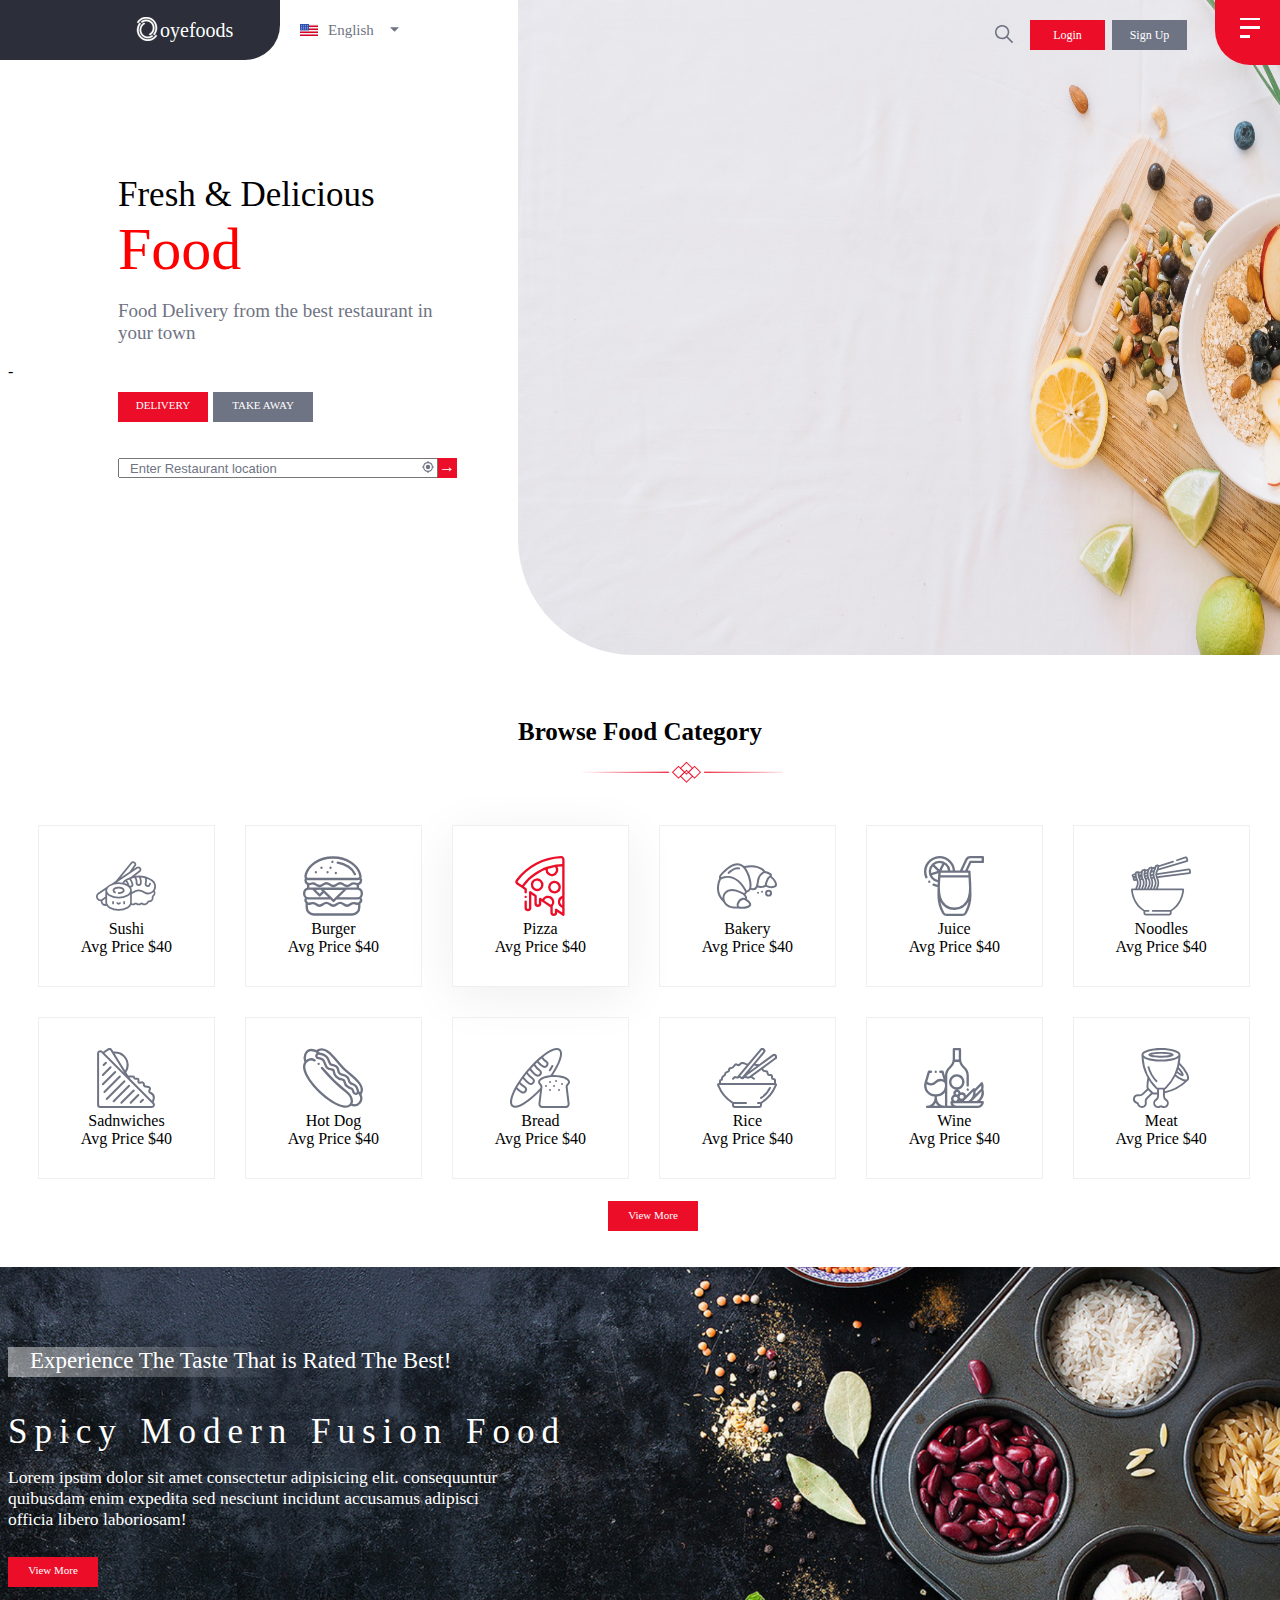
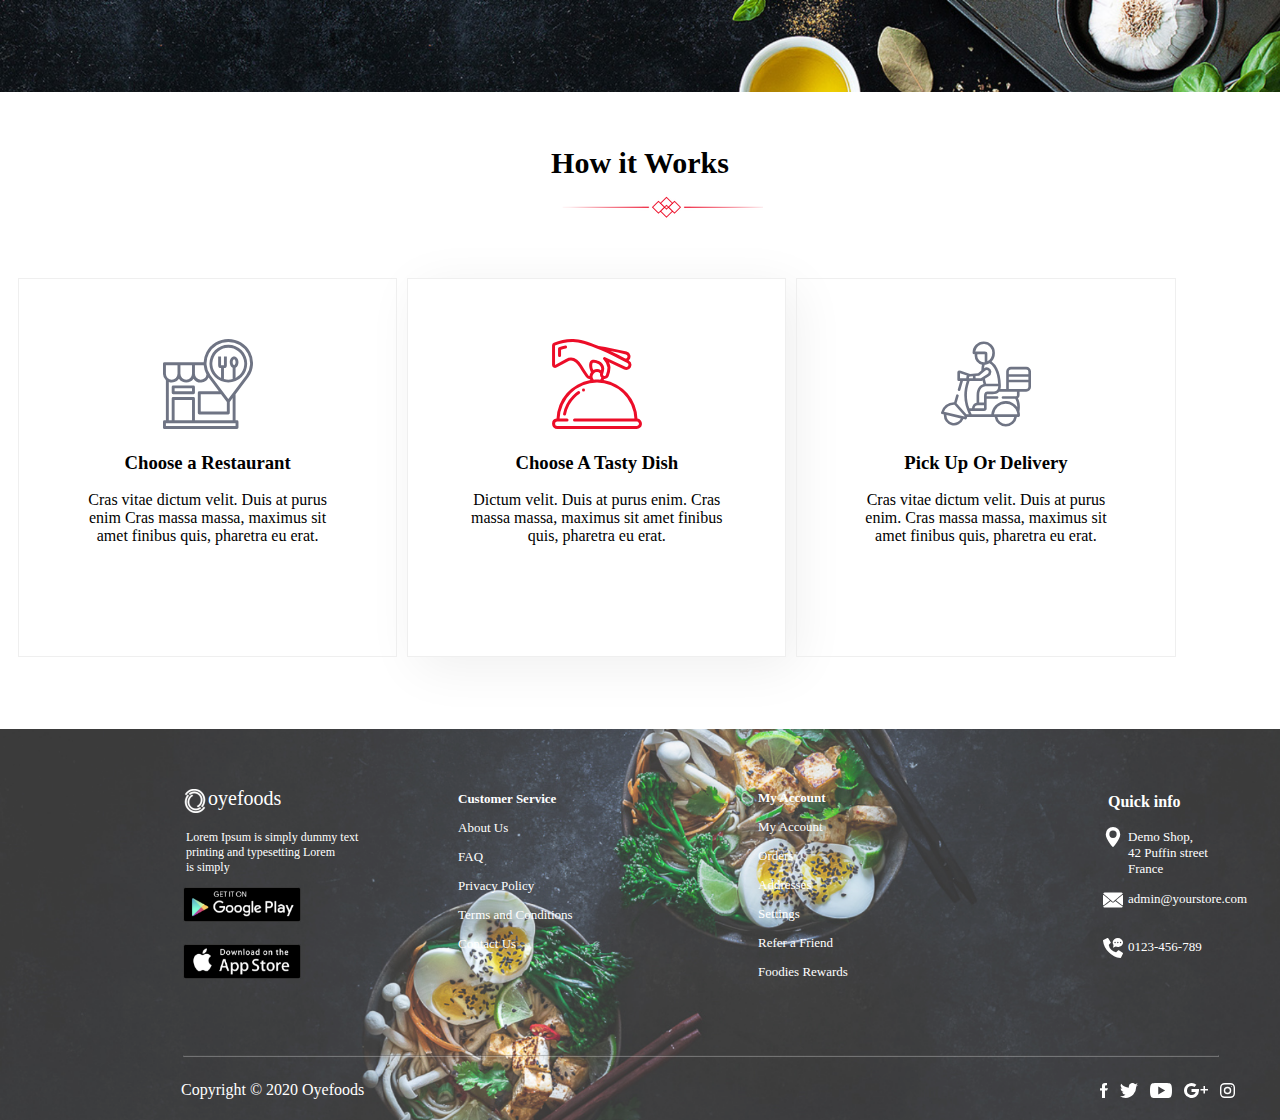
==== index.html @ 7946a592 "Rename project.html to index.html" ====
<!DOCTYPE html>
<html>
   <head>
      <title>Oye Foods</title>
      <link rel="stylesheet" href="project.css">
   </head>
   <body>
      <div class="rectangle">
         <img class="logo" src="1.png" height="24px" width="24px">
         <p class="oyeText">oyefoods</p>
      </div>
      <div class="header">
         <img class="flag" src="img1.svg" height="18px" width="18px">
         <p class="eng">English</p>
         <img class="dropdown" src="img2.svg" height="9px" width="9px">
      </div>
      <div class="searchbar">
         <img class="search" src="img3.svg" width="18px" height="18px">
      </div>
      <div class="rectangle2">
         <div class="first"></div>
         <div class="second"></div>
         <div class="third"></div>
      </div>
      <div class="login">
         <p class="logText">Login</p>
      </div>
      <div class="signUp">
         <p class="signText">Sign Up</p>
      </div>
      <img class="imgSet"  src="img4.png" height="655px" width="830px">
      <p class="foodText">Fresh & Delicious<br> <span style="color: red;font-size:60px; ">Food</span></p>
      <p class="paraText">Food Delivery from the best restaurant in<br> your town</p>
      -
      <div class="delivery">
         <p class="delText">DELIVERY</p>
      </div>
      <div class="takeAway">
         <p class="takeText">TAKE AWAY</p>
      </div>
      <br>
      <br>
      <input type="text" class="resizeText" value="Enter Restaurant location">
      <img src="loc.svg" class="locFix" height="12px">
      <div class="square">
         <p class="arrowFix">&#8594;</p>
      </div>
      <p class="heading">Browse Food Category</p>
      <img class="borderImg" src="border.png"><br><br><br>
      <div class="row styleIt">
         <div class="column">
            <img  src="images/sushi.svg"">
            <br>Sushi
            <br>Avg Price $40
         </div>
         <div class="column">
            <img src="images/burger.svg">
            <br>Burger
            <br>Avg Price $40
         </div>
         <div class="column" style="box-shadow: #EFEFEF 0px 10px 50px;">
            <img src="images/pizza.svg">
            <br>Pizza
            <br>Avg Price $40
         </div>
         <div class="column">
            <img src="images/bakery.svg">
            <br>Bakery
            <br>Avg Price $40
         </div>
         <div class="column">
            <img src="images/juice.svg">
            <br>Juice
            <br>Avg Price $40
         </div>
         <div class="column">
            <img src="images/noodles.svg">
            <br>Noodles
            <br>Avg Price $40
         </div>
      </div>
      <br><br>
      <div class="row styleIt">
         <div class="column">
            <img src="images/sandwiches.svg"">
            <br>Sadnwiches
            <br>Avg Price $40
         </div>
         <div class="column">
            <img src="images/hotdog.svg">
            <br>Hot Dog
            <br>Avg Price $40
         </div>
         <div class="column">
            <img src="images/bread.svg">
            <br>Bread
            <br>Avg Price $40
         </div>
         <div class="column">
            <img src="images/rice.svg">
            <br>Rice
            <br>Avg Price $40
         </div>
         <div class="column">
            <img src="images/wine.svg">
            <br>Wine
            <br>Avg Price $40
         </div>
         <div class="column">
            <img src="images/meat.svg">
            <br>Meat
            <br>Avg Price $40
         </div>
      </div>
      <div class="viewMore">
         <p class="viewText">View More</p>
      </div>
      <br><br>
      <img src="back.png" class="imgFix" width="1348x">
      <p class="backHead">Experience The Taste That is Rated The Best!</p>
      <div class="gradient"></div>
      <p class="spicyText">Spicy Modern Fusion Food</p>
      <p class="dummy">Lorem ipsum dolor sit amet consectetur adipisicing elit. consequuntur<br> quibusdam enim expedita sed nesciunt incidunt accusamus adipisci<br> officia libero laboriosam!
      <p>
      <div class="readMore">
         <p class="readText">View More</p>
      </div>
      <br><br><br>
      <h2>How it Works</h2>
      <img class="borderImgTwo" src="border.png">
      <br><br><br><br>
      <div class="rows fixIt">
         <div class="columns">
            <img  src="images/rest.svg"">
            <br>
            <h3>Choose a Restaurant</h3>
            <br>
            <p class="firstPara">Cras vitae dictum velit. Duis at purus enim Cras massa massa, maximus sit amet finibus quis, pharetra eu erat.</p>
         </div>
         <div class="columns" style="box-shadow: #EFEFEF 10px 10px 50px";>
            <img src="images/dish.svg">
            <br>
            <h3>Choose A Tasty Dish</h3>
            <br>
            <p class="firstPara">Dictum velit. Duis at purus enim. Cras massa massa, maximus sit amet finibus quis, pharetra eu erat.</p>
         </div>
         <div class="columns">
            <img src="images/pick.svg">
            <br>
            <h3>Pick Up Or Delivery</h3>
            <br>
            <p class="firstPara">Cras vitae dictum velit. Duis at purus enim. Cras massa massa, maximus sit amet finibus quis, pharetra eu erat.</p>
         </div>
      </div>
      <br><br><br><br>
      <img  class="footerImg"src="images\footer.png" width="1348px">
      <img class="logos" src="1.png" height="24px" width="24px">
      <p class="oyeTexts">oyefoods</p>
      <P class="lorel">Lorem Ipsum is simply dummy text<br> printing and typesetting Lorem<br> is simply</p>
      <img  class="google"src="images\google.png"><br><br>
      <img  class="apple"src="images\apple.png">
      <div class="footerText">
         <p style="font-weight: bold;">Customer Service</p>
         <p>About Us</p>
         <p>FAQ</p>
         <p>Privacy Policy</p>
         <p>Terms and Conditions</p>
         <p>Contact Us</p>
      </div>
      <div class="footerTextTwo">
         <p style="font-weight: bold;">My Account</p>
         <p>My Account</p>
         <p>Orders</p>
         <p>Addresses</p>
         <p>Settings</p>
         <p>Refer a Friend</p>
         <p>Foodies Rewards</p>
      </div>
      <div class="info">
         <p class="quick">Quick info</p>
         <div class="locationSet">
            <img class="locLogo" src="images\location.svg">
            <p class="locText">Demo Shop,<br> 42 Puffin street<br> France</p>
         </div>
         <div class="messageSet">
            <img class="messageLogo" src="images\message.svg">
            <p class="messageText">admin@yourstore.com</p>
         </div>
         <br>
         <div class="phoneSet">
            <img class="phoneLogo" src="images\phone.svg">
            <p class="phoneText">0123-456-789</p>
         </div>
      </div>
      </div>
      <hr>
      <div class="logosTwo">
         <br>
         <img src="images\facebook.svg" height="15px;">&nbsp;&nbsp;
         <img src="images\twitter.svg" height="15px;">&nbsp;&nbsp;
         <img src="images\youtube.svg" height="15px;">&nbsp;&nbsp;
         <img src="images\google-plus.svg" height="15px;">&nbsp;&nbsp;
         <img src="images\insta.svg" height="15px;">
      </div>
      <p class="copyright">Copyright © 2020 Oyefoods</p>
      </div>
   </body>
</html>
---- project.css ----
.rectangle {
	position: absolute;
	top: 0px;
	left: 0px;
	width: 280px;
	height: 60px;
	background: #2C2F39;
	border-radius: 0px 0px 35px 0px;
}

.logo {
	position: absolute;
	top: 17px;
	left: 135px;
}

.oyeText {
	position: absolute;
	top: -1px;
	left: 160px;
	font-size: 20px;
	color: white;
}

.flag {
	left: 300px;
	position: absolute;
	top: 21px;
}

.eng {
	color: #6F7484;
	padding-left: 320px;
	font-size: 15px;
	position: absolute;
	top: 7px;
}

.dropdown {
	left: 390px;
	position: absolute;
	top: 25px;
}

.rectangle2 {
	position: absolute;
	top: 0px;
	right: 0px;
	width: 65px;
	height: 65px;
	background: #EC0D28 0% 0% no-repeat padding-box;
	border-radius: 0px 0px 0px 35px;
}

.first {
	width: 20px;
	height: 2px;
	background-color: white;
	margin-top: 6px;
	position: relative;
	top: 12px;
	left: 25px;
}

.second {
	width: 20px;
	height: 3px;
	background-color: white;
	margin-top: 6px;
	position: relative;
	top: 12px;
	left: 25px;
}

.third {
	width: 10px;
	height: 3px;
	background-color: white;
	margin-top: 6px;
	position: relative;
	top: 12px;
	left: 25px;
}

.search {
	position: absolute;
	left: 995px;
	top: 25px;
}

.login {
	height: 30px;
	width: 75px;
	background-color: #EC0D28;
	position: absolute;
	left: 1030px;
	top: 20px;
}

.logText {
	font-size: 12px;
	color: #ffffff;
	margin-top: 8px;
	text-align: center;
}

.signUp {
	height: 30px;
	width: 75px;
	background-color: #6F7484;
	position: absolute;
	left: 1112px;
	top: 20px;
}

.signText {
	font-size: 12px;
	color: #ffffff;
	margin-top: 8px;
	text-align: center;
}

.imgSet {
	position: absolute;
	top: 0px;
	right: 0px;
	left: 518px;
	z-index: -1;
	border-bottom-left-radius: 116px;
}

.foodText {
	color: black;
	padding-top: 140px;
	font-size: 35px;
	padding-left: 110px;
}

.paraText {
	color: #6F7484;
	margin-top: -19px;
	padding-left: 110px;
	font-size: 19px;
}

.delivery {
	height: 30px;
	width: 90px;
	background-color: #EC0D28;
	margin-left: 110px;
}

.delText {
	color: white;
	font-size: 11px;
	text-align: center;
	padding-top: 7px;
}

.takeAway {
	height: 30px;
	width: 100px;
	background-color: #6F7484;
	margin-left: 205px;
	margin-top: -41px;
}

.takeText {
	color: white;
	font-size: 11px;
	text-align: center;
	padding-top: 7px;
}

.resizeText {
	width: 320px;
	height: 20px;
	color: #6F7484;
	font-size: 13px;
	margin-left: 110px;
	padding-left: 10px;
}

.locFix {
	margin-left: -20px;
}

.square {
	height: 20px;
	width: 20px;
	background-color: #EC0D28;
	margin-left: 429px;
	margin-top: -21px;
}

.arrowFix {
	color: white;
	margin-top: 0.5px;
	margin-left: 2px;
}

.heading {
	margin-top: 240px;
	text-align: center;
	font-weight: bold;
	font-size: 25px;
}

* {
	box-sizing: border-box;
}

.column {
	float: left;
	width: 14%;
	padding: 30px;
	margin-left: 30px;
	border: 0.5px solid #EFEFEF;
	text-align: center;
	margin-bottom: 30px;
	/* Clearfix (clear floats) */
}

.viewMore {
	height: 30px;
	width: 90px;
	background-color: #EC0D28;
	margin-left: 600px;
	margin-top: 340px;
}

.viewText {
	color: white;
	font-size: 11px;
	text-align: center;
	padding-top: 7px;
}

.imgFix {
	position: absolute;
	left: 0px;
	z-index: -1;
}

.backHead {
	color: white;
	font-size: 23px;
	padding-left: 22px;
	padding-top: 58px;
}

.gradient {
	background: transparent linear-gradient(60deg, #FFFFFF 0%, #80808000 70%) 0% 0% no-repeat padding-box;
	background-size: 30%;
	height: 30px;
	margin-top: -50px;
	opacity: 0.5;
}

.spicyText {
	color: white;
	font-size: 35px;
	word-spacing: 2px;
	letter-spacing: 7px;
}

.dummy {
	color: #FFFFFF;
	font-size: 17.5px;
	position: relative;
	bottom: 20px;
}

.readMore {
	height: 30px;
	width: 90px;
	background-color: #EC0D28;
	position: relative;
	bottom: 10px;
}

.readText {
	color: white;
	font-size: 11px;
	text-align: center;
	padding-top: 7px;
}

h2 {
	text-align: center;
	position: relative;
	top: 70px;
	font-size: 30px;
}

.columns {
	float: left;
	width: 30%;
	padding: 60px;
	margin-left: 10px;
	border: 0.5px solid #EFEFEF;
	text-align: center;
}

.rows::after {
	content: "";
	clear: both;
	display: table;
}

.firstPara {
	position: relative;
	top: -35px;
}

.footerImg {
	position: absolute;
	left: 0px;
	z-index: -1;
	opacity: 0.8;
}

.logos {
	margin-top: 60px;
	margin-left: 175px;
}

.oyeTexts {
	font-size: 20px;
	color: white;
	padding-left: 200px;
	margin-top: -30px;
}

.lorel {
	color: white;
	font-size: 12px;
	padding-left: 178px;
}

.google {
	height: 35px;
	padding-left: 175px;
}

.apple {
	height: 35px;
	padding-left: 175px;
}

.footerText {
	color: white;
	margin-top: -205px;
	font-size: 13px;
	padding-left: 450px;
}

.footerTextTwo {
	color: white;
	margin-top: -175px;
	font-size: 13px;
	padding-left: 750px;
}

.locationSet {
	padding-left: 1095px;
	color: white;
	font-size: 13px;
}

.locText {
	padding-left: 25px;
	margin-top: -22px;
}

.quick {
	color: white;
	margin-top: -200px;
	padding-left: 1100px;
	font-weight: bold;
}

.messageSet {
	padding-left: 1095px;
	color: white;
	font-size: 13px;
}

.messageText {
	padding-left: 25px;
	margin-top: -23px;
}

.phoneSet {
	padding-left: 1095px;
	color: white;
	font-size: 13px;
}

.phoneText {
	padding-left: 25px;
	margin-top: -23px;
}

hr {
	margin-top: 100px;
	width: 82%;
	border-top: 1px solid #555555;
	margin-left: 175px;
	opacity: 0.3;
}

.copyright {
	color: white;
	padding-left: 173px;
	padding-top: 8px;
}

.logosTwo {
	position: absolute;
	left: 1100px;
}

.borderImg {
	margin-left: 570px;
	margin-top: -50px;
}

.borderImgTwo {
	margin-left: 550px;
	margin-top: 50px;
}
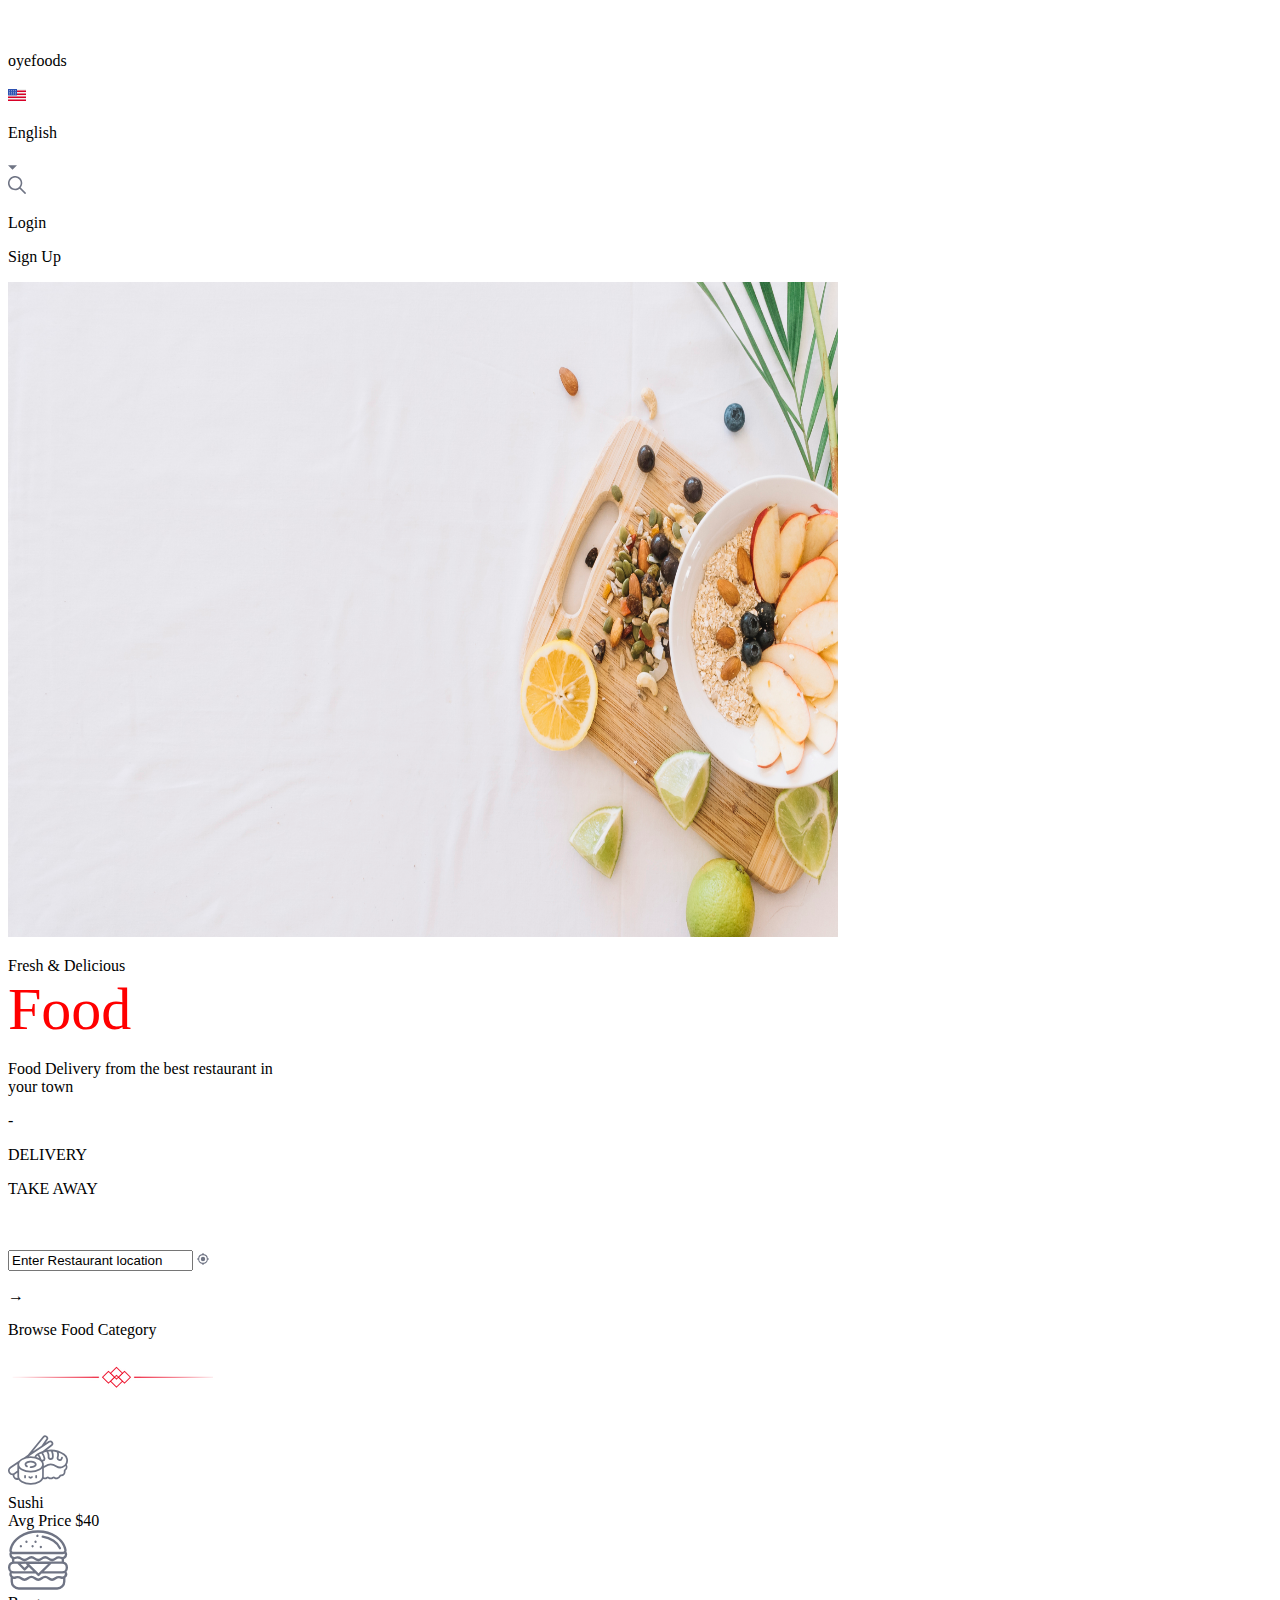
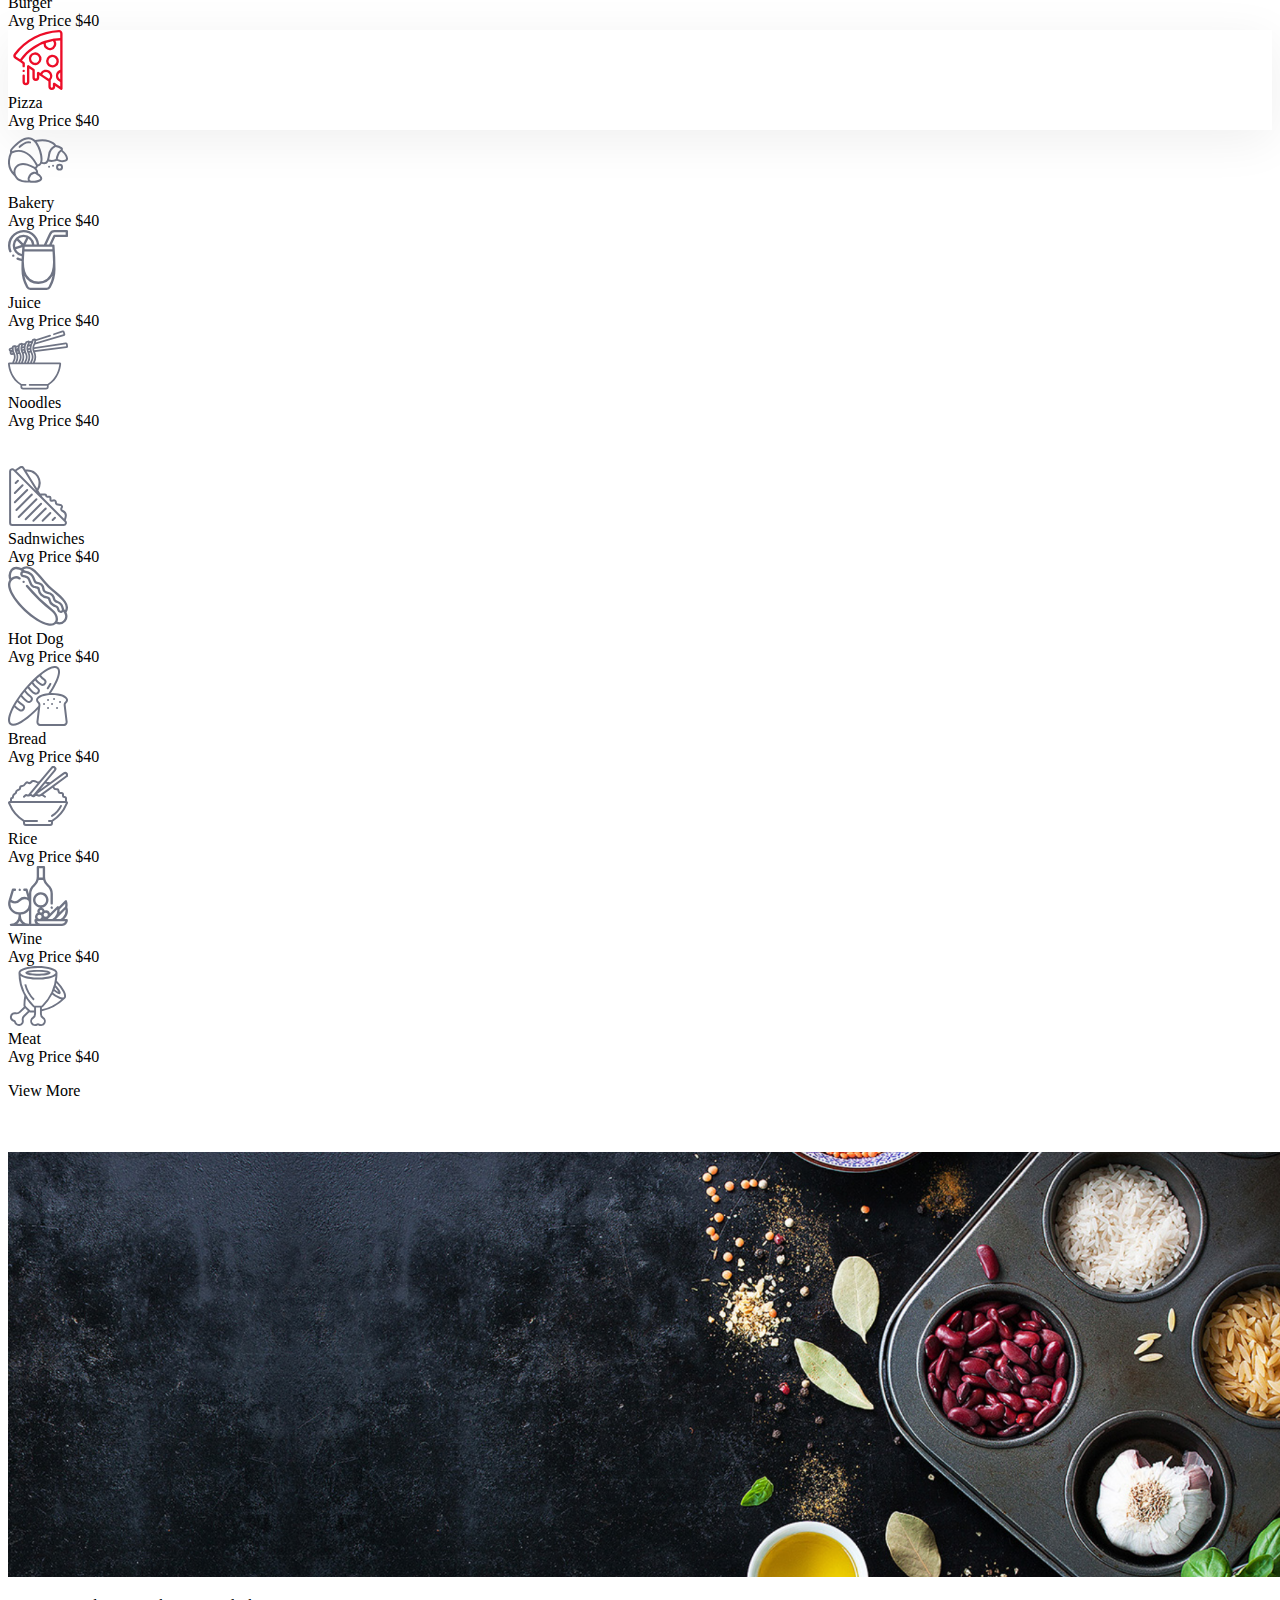
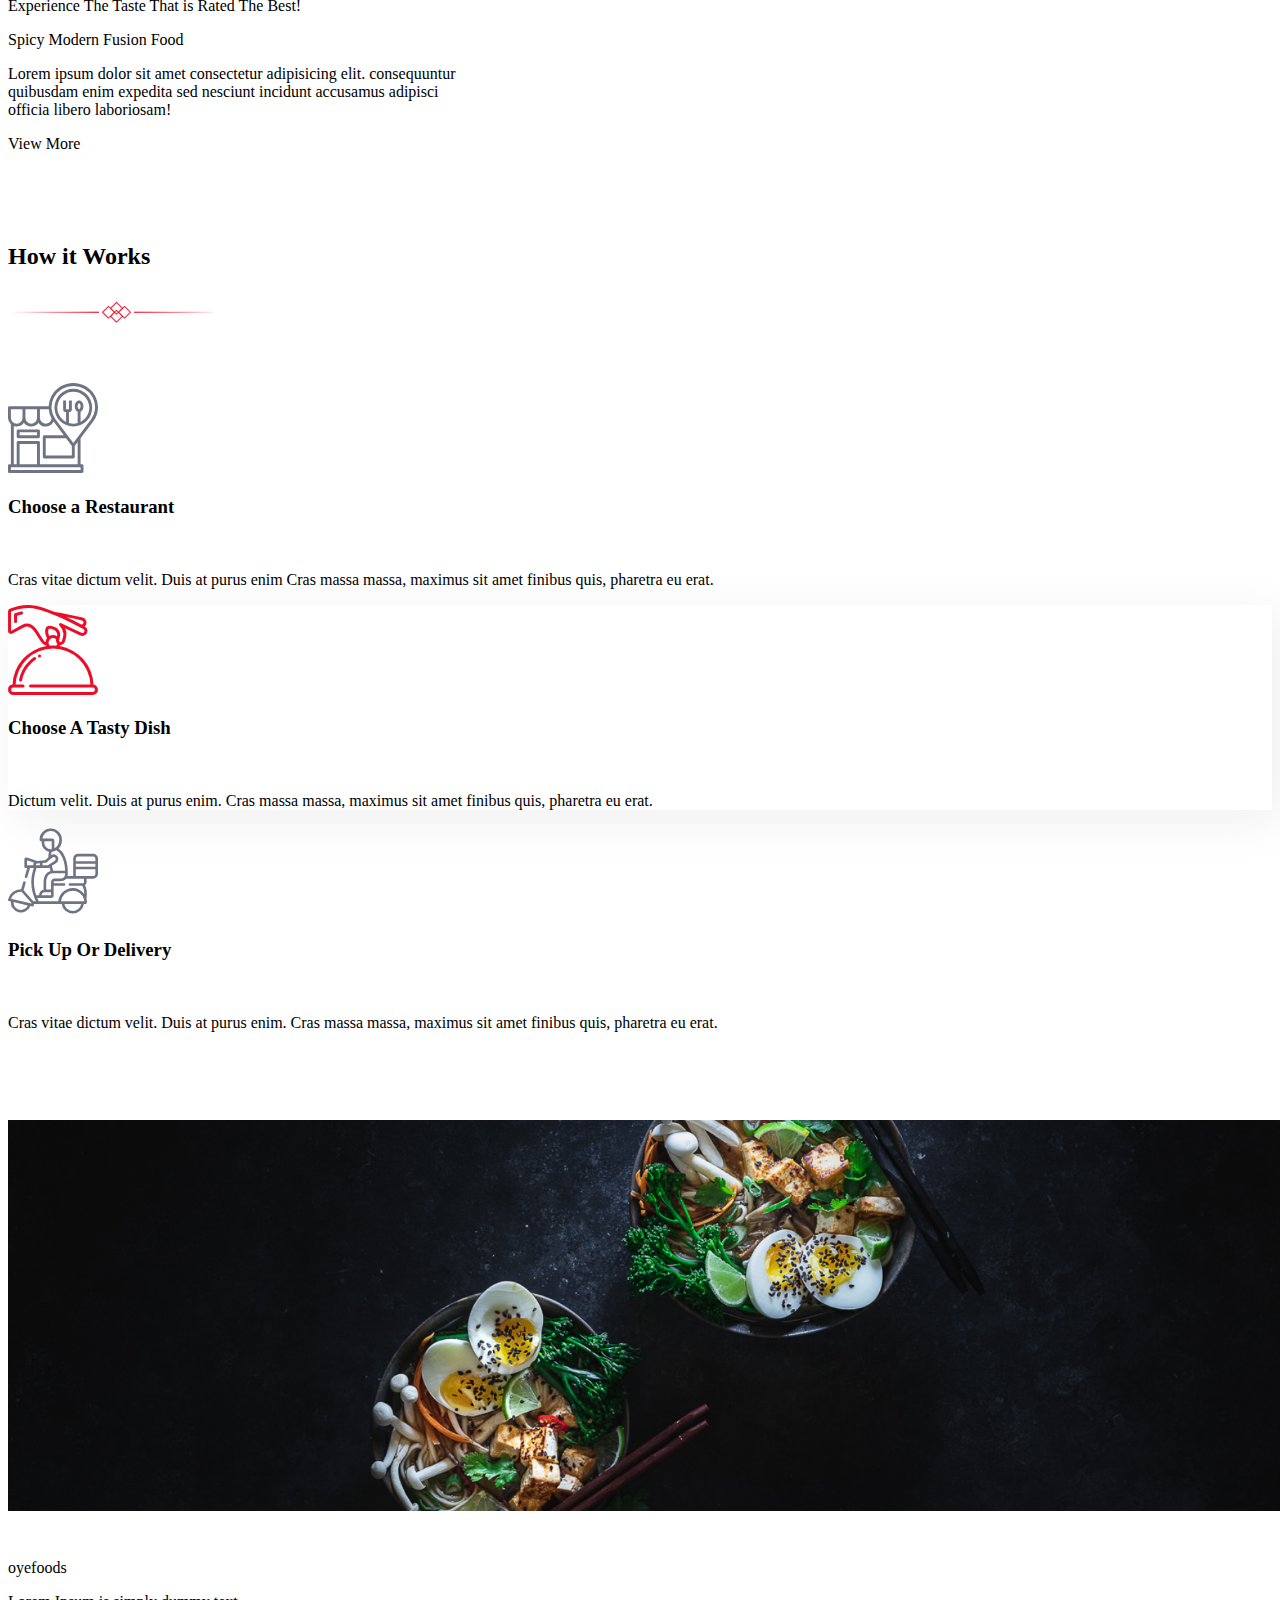
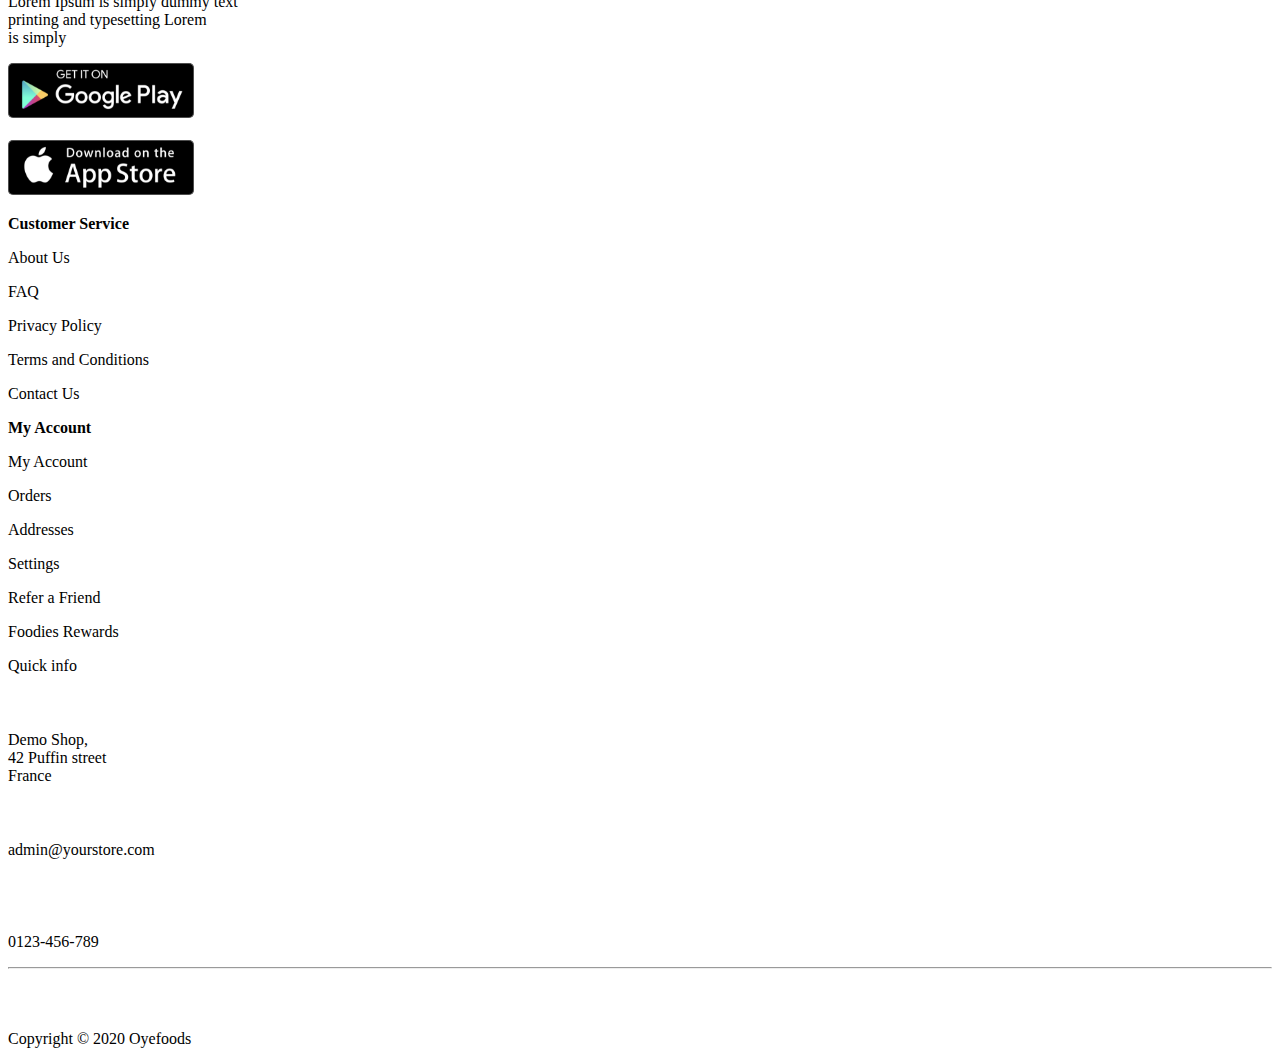
==== commit 2b3aaf5f: "Update index.html" ====
--- a/index.html
+++ b/index.html
@@ -2,7 +2,7 @@
 <html>
    <head>
       <title>Oye Foods</title>
-      <link rel="stylesheet" href="project.css">
+      <link rel="stylesheet" href="index.css">
    </head>
    <body>
       <div class="rectangle">
